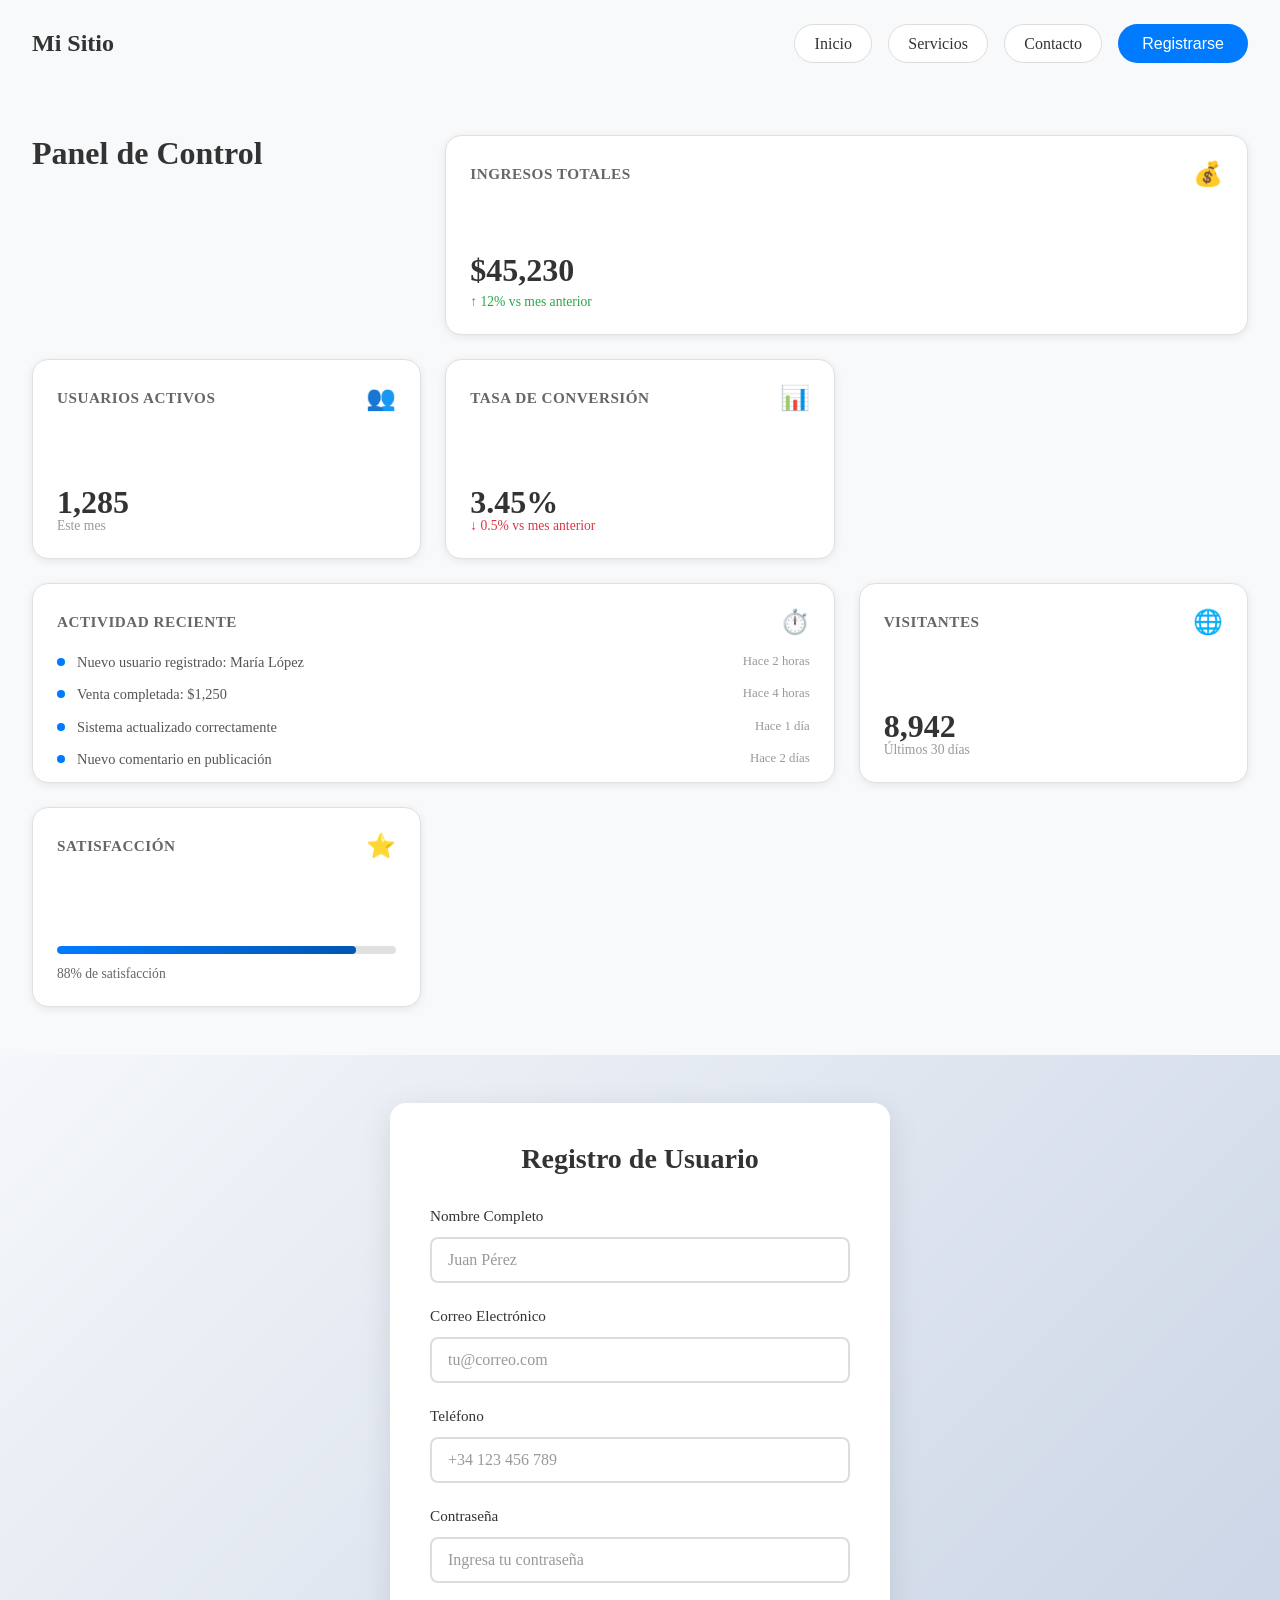
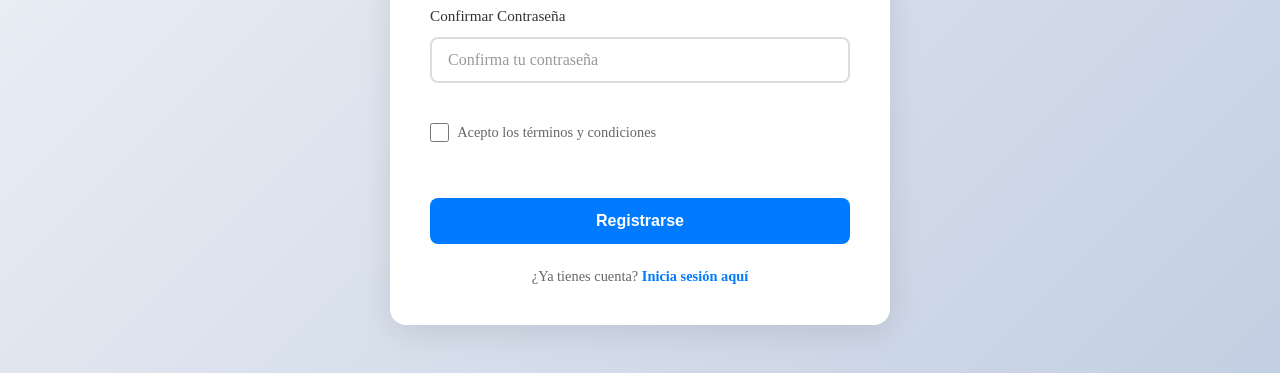
==== layout_example/index.html @ 8b931b19 "feat: added a example page before the excecises" ====
<!DOCTYPE html>
<html lang="en">
<head>
    <meta charset="UTF-8">
    <meta name="viewport" content="width=device-width, initial-scale=1.0">
    <title>Document</title>
    <link rel="stylesheet" href="css/styles.css">
</head>
<body>
    <header class="encabezado">
        <div class="encabezado__logo">Mi Sitio</div>
        <nav class="encabezado__navegacion">
            <a href="#" class="encabezado__enlace">Inicio</a>
            <a href="#" class="encabezado__enlace">Servicios</a>
            <a href="#" class="encabezado__enlace">Contacto</a>
            <button class="encabezado__boton">Registrarse</button>
        </nav>
    </header>
    <main>
        <!-- Panel Bento Dashboard -->
        <section class="panel-bento">
            <div class="contenedor-bento">
                <h2 class="titulo-panel">Panel de Control</h2>

                <!-- Tarjeta Grande - Ingresos -->
                <div class="tarjeta-bento tarjeta-bento--grande">
                    <div class="encabezado-tarjeta">
                        <h3 class="titulo-tarjeta">Ingresos Totales</h3>
                        <span class="icono-tarjeta">💰</span>
                    </div>
                    <div class="contenido-tarjeta">
                        <div class="estadistica">
                            <div class="numero-estadistica">$45,230</div>
                            <p class="cambio-estadistica cambio-positivo">↑ 12% vs mes anterior</p>
                        </div>
                    </div>
                </div>

                <!-- Tarjeta - Usuarios -->
                <div class="tarjeta-bento">
                    <div class="encabezado-tarjeta">
                        <h3 class="titulo-tarjeta">Usuarios Activos</h3>
                        <span class="icono-tarjeta">👥</span>
                    </div>
                    <div class="contenido-tarjeta">
                        <div class="numero-estadistica">1,285</div>
                        <p class="texto-secundario">Este mes</p>
                    </div>
                </div>

                <!-- Tarjeta - Conversiones -->
                <div class="tarjeta-bento">
                    <div class="encabezado-tarjeta">
                        <h3 class="titulo-tarjeta">Tasa de Conversión</h3>
                        <span class="icono-tarjeta">📊</span>
                    </div>
                    <div class="contenido-tarjeta">
                        <div class="numero-estadistica">3.45%</div>
                        <p class="cambio-estadistica cambio-negativo">↓ 0.5% vs mes anterior</p>
                    </div>
                </div>

                <!-- Tarjeta Grande - Actividad Reciente -->
                <div class="tarjeta-bento tarjeta-bento--grande">
                    <div class="encabezado-tarjeta">
                        <h3 class="titulo-tarjeta">Actividad Reciente</h3>
                        <span class="icono-tarjeta">⏱️</span>
                    </div>
                    <div class="contenido-tarjeta">
                        <ul class="lista-actividad">
                            <li class="item-actividad">
                                <span class="punto-actividad"></span>
                                Nuevo usuario registrado: María López
                                <span class="hora-actividad">Hace 2 horas</span>
                            </li>
                            <li class="item-actividad">
                                <span class="punto-actividad"></span>
                                Venta completada: $1,250
                                <span class="hora-actividad">Hace 4 horas</span>
                            </li>
                            <li class="item-actividad">
                                <span class="punto-actividad"></span>
                                Sistema actualizado correctamente
                                <span class="hora-actividad">Hace 1 día</span>
                            </li>
                            <li class="item-actividad">
                                <span class="punto-actividad"></span>
                                Nuevo comentario en publicación
                                <span class="hora-actividad">Hace 2 días</span>
                            </li>
                        </ul>
                    </div>
                </div>

                <!-- Tarjeta - Visitantes -->
                <div class="tarjeta-bento">
                    <div class="encabezado-tarjeta">
                        <h3 class="titulo-tarjeta">Visitantes</h3>
                        <span class="icono-tarjeta">🌐</span>
                    </div>
                    <div class="contenido-tarjeta">
                        <div class="numero-estadistica">8,942</div>
                        <p class="texto-secundario">Últimos 30 días</p>
                    </div>
                </div>

                <!-- Tarjeta - Satisfacción -->
                <div class="tarjeta-bento">
                    <div class="encabezado-tarjeta">
                        <h3 class="titulo-tarjeta">Satisfacción</h3>
                        <span class="icono-tarjeta">⭐</span>
                    </div>
                    <div class="contenido-tarjeta">
                        <div class="barra-progreso">
                            <div class="barra-relleno" style="width: 88%;"></div>
                        </div>
                        <p class="texto-barra">88% de satisfacción</p>
                    </div>
                </div>
            </div>
        </section>

        <section class="seccion-registro">
            <div class="contenedor-formulario">
                <h2 class="titulo-formulario">Registro de Usuario</h2>
                <form class="formulario-registro">
                    <div class="grupo-formulario">
                        <label for="nombre" class="etiqueta-formulario">Nombre Completo</label>
                        <input type="text" id="nombre" name="nombre" class="entrada-formulario" placeholder="Juan Pérez" required>
                    </div>

                    <div class="grupo-formulario">
                        <label for="correo" class="etiqueta-formulario">Correo Electrónico</label>
                        <input type="email" id="correo" name="correo" class="entrada-formulario" placeholder="tu@correo.com" required>
                    </div>

                    <div class="grupo-formulario">
                        <label for="telefono" class="etiqueta-formulario">Teléfono</label>
                        <input type="tel" id="telefono" name="telefono" class="entrada-formulario" placeholder="+34 123 456 789">
                    </div>

                    <div class="grupo-formulario">
                        <label for="contrasena" class="etiqueta-formulario">Contraseña</label>
                        <input type="password" id="contrasena" name="contrasena" class="entrada-formulario" placeholder="Ingresa tu contraseña" required>
                    </div>

                    <div class="grupo-formulario">
                        <label for="confirmar-contrasena" class="etiqueta-formulario">Confirmar Contraseña</label>
                        <input type="password" id="confirmar-contrasena" name="confirmar-contrasena" class="entrada-formulario" placeholder="Confirma tu contraseña" required>
                    </div>

                    <div class="grupo-formulario grupo-checkbox">
                        <input type="checkbox" id="terminos" name="terminos" class="entrada-checkbox" required>
                        <label for="terminos" class="etiqueta-checkbox">Acepto los términos y condiciones</label>
                    </div>

                    <button type="submit" class="boton-enviar">Registrarse</button>
                </form>
                <p class="texto-pie">¿Ya tienes cuenta? <a href="#" class="enlace-pie">Inicia sesión aquí</a></p>
            </div>
        </section>
    </main>
    <footer></footer>
</body>
</html>
---- layout_example/css/styles.css ----
* {
            margin: 0;
            padding: 0;
            box-sizing: border-box;
        }

        .encabezado {
            background-color: #f8f9fa;
            padding: 1.5rem 2rem;
            display: flex;
            justify-content: space-between;
            align-items: center;
            box-shadow: 0 2px 8px rgba(0, 0, 0, 0.1);
        }

        .encabezado__logo {
            font-size: 1.5rem;
            font-weight: bold;
            color: #333;
        }

        .encabezado__navegacion {
            display: flex;
            gap: 1rem;
        }

        .encabezado__enlace {
            display: inline-block;
            padding: 0.6rem 1.2rem;
            background-color: white;
            color: #333;
            text-decoration: none;
            border-radius: 2rem;
            border: 1px solid #ddd;
            transition: all 0.3s ease;
            cursor: pointer;
        }

        .encabezado__enlace:hover {
            background-color: #007bff;
            color: white;
            border-color: #007bff;
        }

        .encabezado__boton {
            padding: 0.6rem 1.5rem;
            background-color: #007bff;
            color: white;
            border: none;
            border-radius: 2rem;
            font-size: 1rem;
            cursor: pointer;
            transition: background-color 0.3s ease;
        }

        .encabezado__boton:hover {
            background-color: #0056b3;
        }

        /* Estilos de la sección de registro */
        .seccion-registro {
            padding: 3rem 2rem;
            background: linear-gradient(135deg, #f5f7fa 0%, #c3cfe2 100%);
            min-height: calc(100vh - 200px);
            display: flex;
            justify-content: center;
            align-items: center;
        }

        .contenedor-formulario {
            background-color: white;
            padding: 2.5rem;
            border-radius: 1rem;
            box-shadow: 0 8px 32px rgba(0, 0, 0, 0.1);
            max-width: 500px;
            width: 100%;
        }

        .titulo-formulario {
            font-size: 1.75rem;
            color: #333;
            margin-bottom: 2rem;
            text-align: center;
            font-weight: 600;
        }

        .formulario-registro {
            display: flex;
            flex-direction: column;
            gap: 1.5rem;
        }

        .grupo-formulario {
            display: flex;
            flex-direction: column;
            gap: 0.5rem;
        }

        .etiqueta-formulario {
            font-size: 0.95rem;
            color: #333;
            font-weight: 500;
            margin-bottom: 0.25rem;
        }

        .entrada-formulario {
            padding: 0.75rem 1rem;
            border: 2px solid #ddd;
            border-radius: 0.5rem;
            font-size: 1rem;
            font-family: inherit;
            transition: all 0.3s ease;
        }

        .entrada-formulario:focus {
            outline: none;
            border-color: #007bff;
            background-color: #f0f8ff;
            box-shadow: 0 0 0 3px rgba(0, 123, 255, 0.1);
        }

        .entrada-formulario::placeholder {
            color: #999;
        }

        .grupo-checkbox {
            flex-direction: row;
            align-items: center;
            gap: 0.5rem;
            margin: 1rem 0;
        }

        .entrada-checkbox {
            width: 1.2rem;
            height: 1.2rem;
            cursor: pointer;
            accent-color: #007bff;
        }

        .etiqueta-checkbox {
            font-size: 0.9rem;
            color: #666;
            font-weight: 400;
            cursor: pointer;
            margin: 0;
        }

        .boton-enviar {
            padding: 0.85rem 2rem;
            background-color: #007bff;
            color: white;
            border: none;
            border-radius: 0.5rem;
            font-size: 1rem;
            font-weight: 600;
            cursor: pointer;
            transition: all 0.3s ease;
            margin-top: 1rem;
        }

        .boton-enviar:hover {
            background-color: #0056b3;
            transform: translateY(-2px);
            box-shadow: 0 4px 12px rgba(0, 123, 255, 0.3);
        }

        .boton-enviar:active {
            transform: translateY(0);
        }

        .texto-pie {
            text-align: center;
            color: #666;
            font-size: 0.9rem;
            margin-top: 1.5rem;
        }

        .enlace-pie {
            color: #007bff;
            text-decoration: none;
            font-weight: 600;
            transition: color 0.3s ease;
        }

        .enlace-pie:hover {
            color: #0056b3;
            text-decoration: underline;
        }

        /* Estilos del Panel Bento Dashboard */
        .panel-bento {
            padding: 3rem 2rem;
            background-color: #f8f9fa;
            min-height: auto;
        }

        .titulo-panel {
            font-size: 2rem;
            color: #333;
            margin-bottom: 2rem;
            font-weight: 700;
        }

        .contenedor-bento {
            max-width: 1400px;
            margin: 0 auto;
            display: grid;
            grid-template-columns: repeat(auto-fit, minmax(300px, 1fr));
            grid-auto-rows: 200px;
            gap: 1.5rem;
            padding: 0;
        }

        .tarjeta-bento {
            background: white;
            border-radius: 1rem;
            padding: 1.5rem;
            box-shadow: 0 2px 8px rgba(0, 0, 0, 0.08);
            transition: all 0.3s ease;
            display: flex;
            flex-direction: column;
            justify-content: space-between;
            cursor: pointer;
            border: 1px solid #e0e0e0;
        }

        .tarjeta-bento:hover {
            transform: translateY(-4px);
            box-shadow: 0 8px 24px rgba(0, 0, 0, 0.12);
            border-color: #007bff;
        }

        .tarjeta-bento--grande {
            grid-column: span 2;
            grid-row: span 1;
        }

        @media (max-width: 768px) {
            .tarjeta-bento--grande {
                grid-column: span 1;
            }

            .contenedor-bento {
                grid-template-columns: repeat(auto-fit, minmax(250px, 1fr));
                grid-auto-rows: 180px;
            }
        }

        .encabezado-tarjeta {
            display: flex;
            justify-content: space-between;
            align-items: center;
            margin-bottom: 1rem;
        }

        .titulo-tarjeta {
            font-size: 0.95rem;
            color: #666;
            font-weight: 600;
            margin: 0;
            text-transform: uppercase;
            letter-spacing: 0.5px;
        }

        .icono-tarjeta {
            font-size: 1.5rem;
        }

        .contenido-tarjeta {
            flex-grow: 1;
            display: flex;
            flex-direction: column;
            justify-content: flex-end;
        }

        .estadistica {
            display: flex;
            flex-direction: column;
            gap: 0.5rem;
        }

        .numero-estadistica {
            font-size: 2rem;
            font-weight: 700;
            color: #333;
            line-height: 1;
        }

        .cambio-estadistica {
            font-size: 0.85rem;
            margin: 0;
        }

        .cambio-positivo {
            color: #28a745;
        }

        .cambio-negativo {
            color: #dc3545;
        }

        .texto-secundario {
            color: #999;
            font-size: 0.85rem;
            margin: 0;
        }

        /* Lista de Actividad */
        .lista-actividad {
            list-style: none;
            margin: 0;
            padding: 0;
            display: flex;
            flex-direction: column;
            gap: 0.75rem;
        }

        .item-actividad {
            display: flex;
            align-items: center;
            gap: 0.75rem;
            font-size: 0.9rem;
            color: #555;
            line-height: 1.4;
        }

        .punto-actividad {
            display: inline-block;
            width: 8px;
            height: 8px;
            background-color: #007bff;
            border-radius: 50%;
            flex-shrink: 0;
        }

        .hora-actividad {
            display: block;
            font-size: 0.8rem;
            color: #999;
            margin-left: auto;
            white-space: nowrap;
        }

        /* Barra de Progreso */
        .barra-progreso {
            width: 100%;
            height: 8px;
            background-color: #e0e0e0;
            border-radius: 4px;
            overflow: hidden;
            margin-bottom: 0.75rem;
        }

        .barra-relleno {
            height: 100%;
            background: linear-gradient(90deg, #007bff, #0056b3);
            border-radius: 4px;
            transition: width 0.3s ease;
        }

        .texto-barra {
            font-size: 0.85rem;
            color: #666;
            margin: 0;
            font-weight: 500;
        }
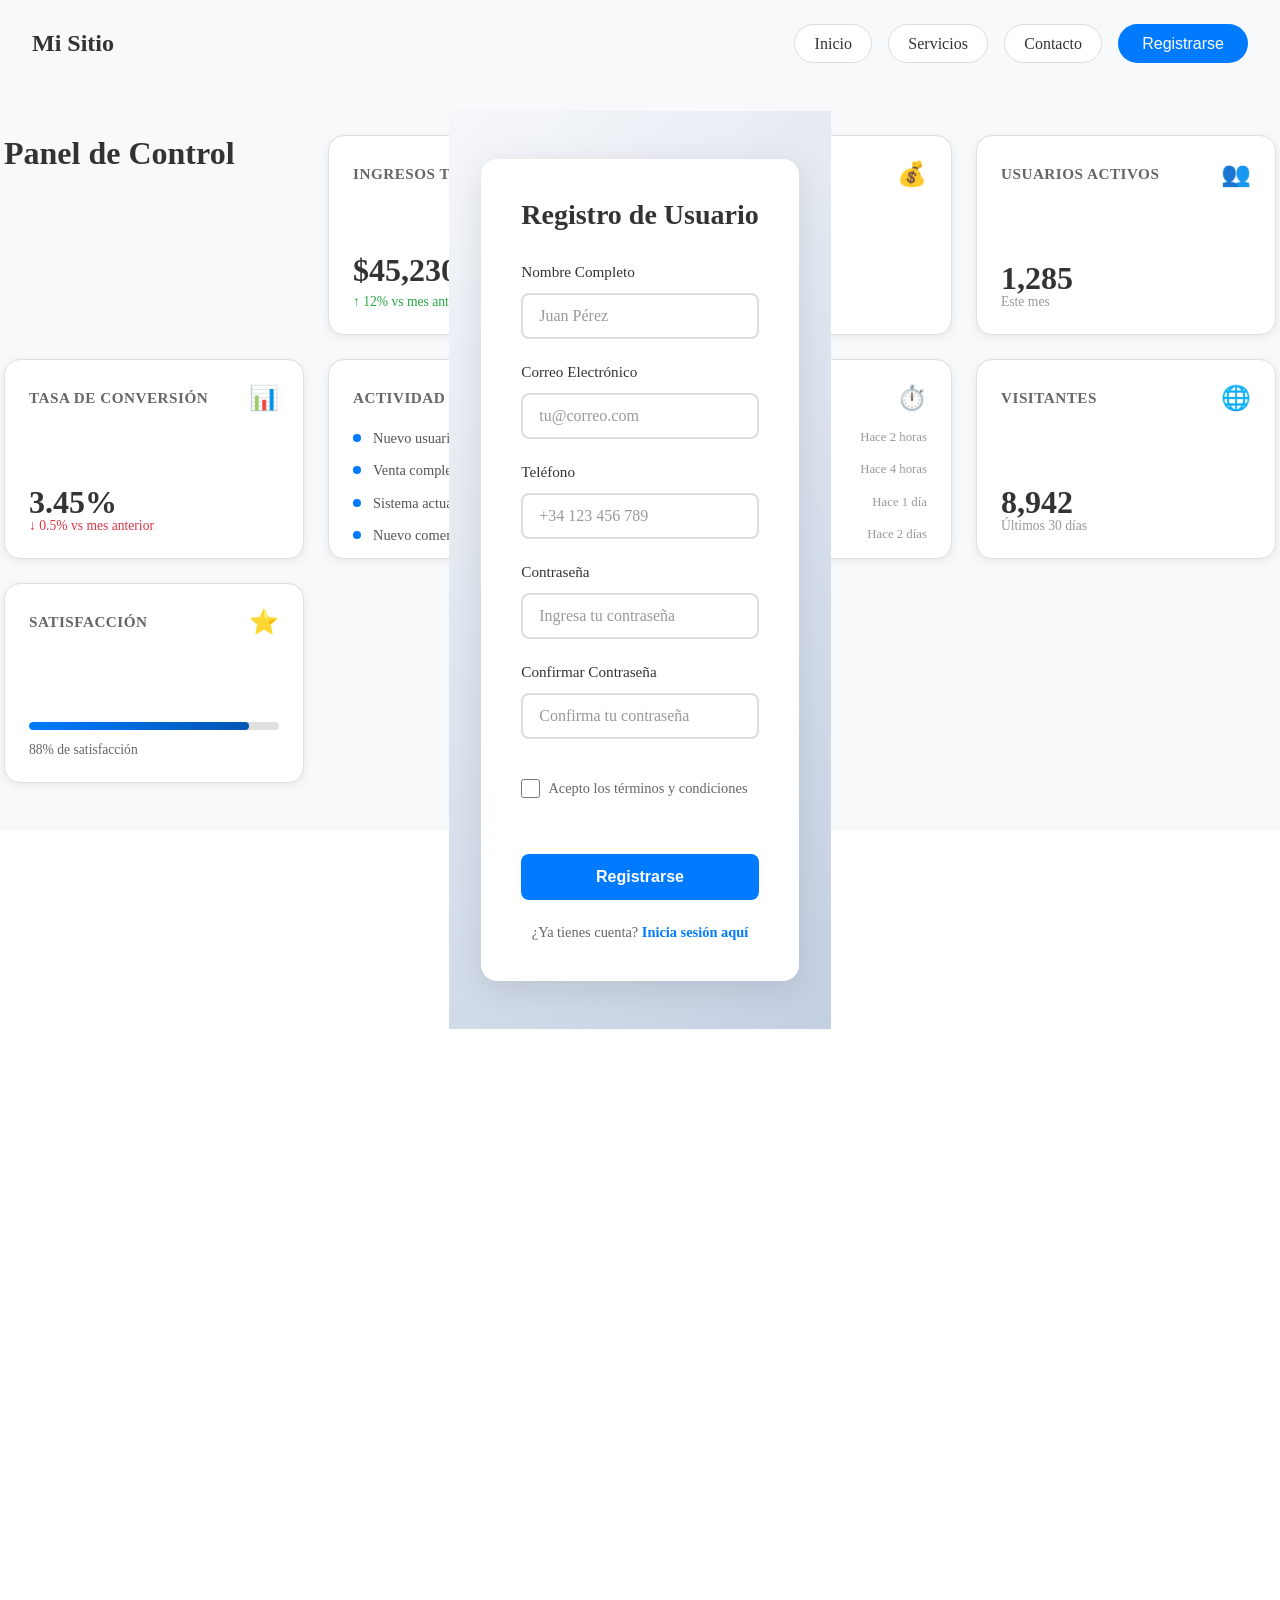
==== commit 86bd1059: "feat: added an example" ====
--- a/layout_example/index.html
+++ b/layout_example/index.html
@@ -9,16 +9,17 @@
 <body>
     <header class="encabezado">
         <div class="encabezado__logo">Mi Sitio</div>
-        <nav class="encabezado__navegacion">
+        <nav id="navegacion" class="encabezado__navegacion">
             <a href="#" class="encabezado__enlace">Inicio</a>
             <a href="#" class="encabezado__enlace">Servicios</a>
             <a href="#" class="encabezado__enlace">Contacto</a>
-            <button class="encabezado__boton">Registrarse</button>
+            <button id="btn-registro" class="encabezado__boton">Registrarse</button>
         </nav>
+        <button id="btn-exit" class="encabezado__boton">Salir</button>
     </header>
     <main>
         <!-- Panel Bento Dashboard -->
-        <section class="panel-bento">
+        <section id="dashboard" class="panel-bento">
             <div class="contenedor-bento">
                 <h2 class="titulo-panel">Panel de Control</h2>
 
@@ -120,7 +121,7 @@
             </div>
         </section>
 
-        <section class="seccion-registro">
+        <section id="formulario-registro" class="seccion-registro">
             <div class="contenedor-formulario">
                 <h2 class="titulo-formulario">Registro de Usuario</h2>
                 <form class="formulario-registro">
@@ -161,5 +162,6 @@
         </section>
     </main>
     <footer></footer>
+    <script src="js/control.js"></script>
 </body>
 </html>
--- a/layout_example/css/styles.css
+++ b/layout_example/css/styles.css
@@ -57,6 +57,15 @@
             background-color: #0056b3;
         }
 
+        main{
+            align-items: center;
+            display: flex;
+            justify-content: center;
+            flex-direction: column;
+            position: absolute;
+            width: 100%;
+        }
+
         /* Estilos de la sección de registro */
         .seccion-registro {
             padding: 3rem 2rem;
@@ -65,6 +74,9 @@
             display: flex;
             justify-content: center;
             align-items: center;
+            position: relative;
+            bottom: 80vh;
+            z-index: 1;
         }
 
         .contenedor-formulario {
